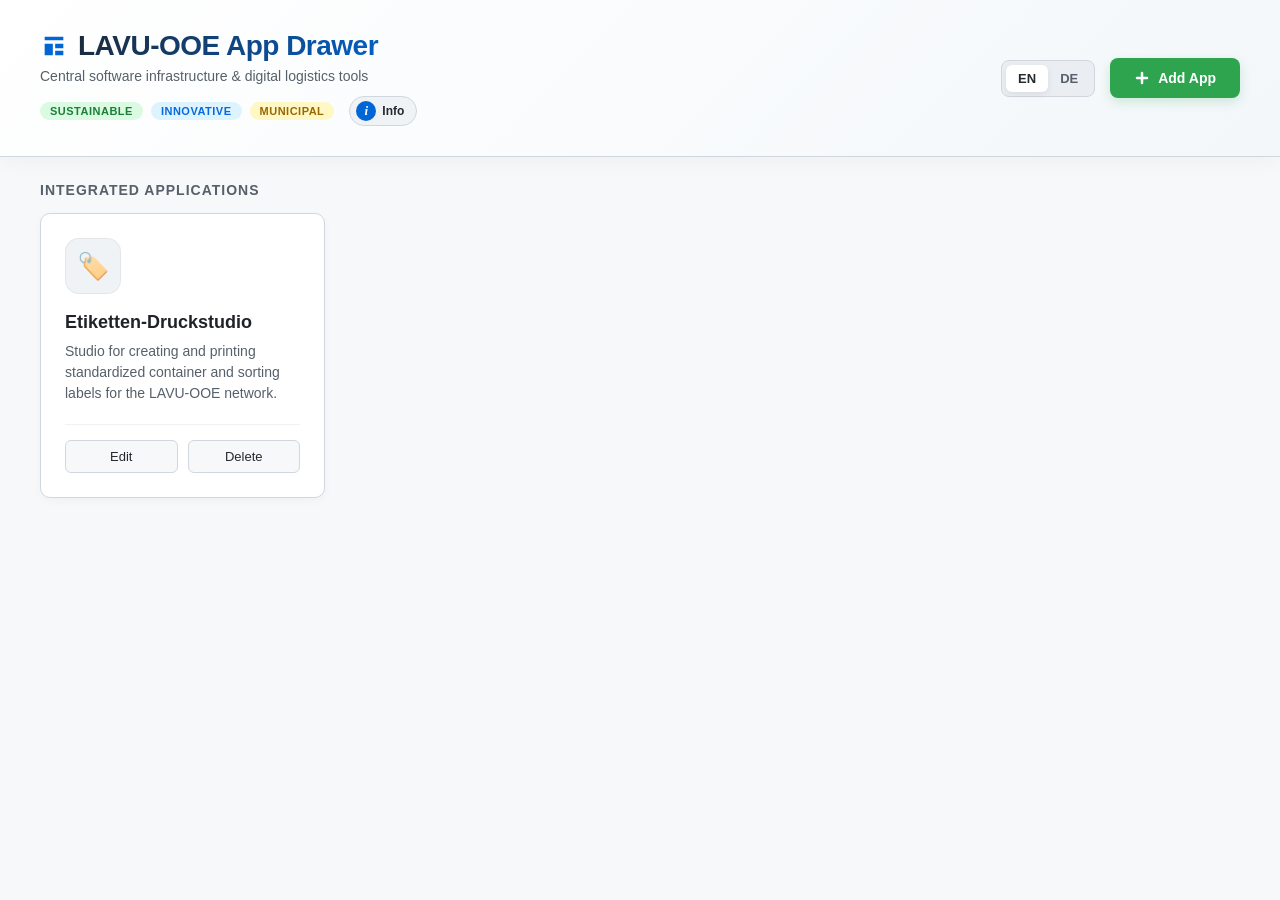
==== app-drawer/index.html @ a88685c1 "Refactor app drawer: Move styles to external CSS and scripts to separate JS file - Removed inline st" ====
<!DOCTYPE html>
<html lang="en">
<head>
    <meta charset="UTF-8">
    <meta name="viewport" content="width=device-width, initial-scale=1.0">
    <title>LAVU-OOE App Drawer</title>
    <link rel="stylesheet" href="assets/css/style.css">
</head>
<body>
    <header>
        <div class="header-container">
            <div class="header-brand">
                <h1>
                    <svg width="28" height="28" viewBox="0 0 24 24" fill="none" xmlns="http://www.w3.org/2000/svg" style="color: var(--primary-color);"><path d="M4 4h16v3H4V4zm0 6h7v10H4V10zm9 0h7v4h-7v-4zm0 6h7v4h-7v-4z" fill="currentColor"/></svg>
                    LAVU-OOE App Drawer
                </h1>
                <p id="txtSubheading">Central software infrastructure & digital logistics tools</p>
                <div class="lavu-meta-row">
                    <div class="lavu-pillars">
                        <span class="pillar-badge pillar-nachhaltig" id="badgeP1">Sustainable</span>
                        <span class="pillar-badge pillar-innovativ" id="badgeP2">Innovative</span>
                        <span class="pillar-badge pillar-kommunal" id="badgeP3">Municipal</span>
                    </div>
                    
                    <button class="btn-info-toggle" id="btnInfoToggle" onclick="toggleStatsDashboard()" title="Show/Hide LAVU Infos">
                        <span class="info-circle-icon">i</span>
                        <span id="lblInfoBtnText">Info</span>
                    </button>
                </div>
            </div>
            
            <div class="header-actions">
                <div class="lang-switcher">
                    <button class="lang-btn active" id="btnLangEn" onclick="switchLanguage('en')">EN</button>
                    <button class="lang-btn" id="btnLangDe" onclick="switchLanguage('de')">DE</button>
                </div>
                
                <button class="btn-add-app" id="btnAddApp" onclick="openModal('add')">
                    <svg width="16" height="16" viewBox="0 0 16 16" fill="none" xmlns="http://www.w3.org/2000/svg" style="stroke: currentColor; stroke-width: 2.5; stroke-linecap: round;"><path d="M8 3v10M3 8h10"/></svg>
                    <span>Add App</span>
                </button>
            </div>
        </div>
    </header>

    <section class="lavu-dashboard-stats" id="lavuStatsDashboard">
        <div class="stat-card">
            <div class="stat-icon">🌱</div>
            <div class="stat-info">
                <p class="stat-value">179</p>
                <p class="stat-label" id="lblStatAsz">Recycling Centers (ASZ)</p>
            </div>
        </div>
        <div class="stat-card">
            <div class="stat-icon">🚛</div>
            <div class="stat-info">
                <p class="stat-value">> 300k t</p>
                <p class="stat-label" id="lblStatRec">Waste materials collected annually</p>
            </div>
        </div>
        <div class="stat-card">
            <div class="stat-icon">👥</div>
            <div class="stat-info">
                <p class="stat-value">700+</p>
                <p class="stat-label" id="lblStatStaff">Dedicated team members</p>
            </div>
        </div>
        <div class="stat-card">
            <div class="stat-icon">🔄</div>
            <div class="stat-info">
                <p class="stat-value">100%</p>
                <p class="stat-label" id="lblStatCirc">Circular Economy Upper Austria</p>
            </div>
        </div>
    </section>
    <div class="section-title" id="txtGridTitle">My Applications</div>
    <main class="app-grid" id="appGrid">
    </main>
    <div class="modal" id="appModal">
        <div class="modal-content">
            <h2 id="modalTitle">Add App</h2>
            <form id="appForm" onsubmit="handleFormSubmit(event)">
                <input type="hidden" id="appIndex">
                
                <div class="form-group">
                    <label for="appName" id="lblAppName">App Name</label>
                    <input type="text" id="appName" required placeholder="e.g. Label Printing Studio">
                </div>

                <div class="form-group">
                    <label for="appUrl" id="lblAppUrl">App URL (Live Version)</label>
                    <input type="url" id="appUrl" required placeholder="https://lavu-ooe.github.io/...">
                </div>

                <div class="form-group">
                    <label for="appDesc" id="lblAppDesc">Description</label>
                    <textarea id="appDesc" rows="3" placeholder="Short description of the app..."></textarea>
                </div>

                <div class="form-group">
                    <label for="appIcon" id="lblAppIcon">Emoji Icon</label>
                    <input type="text" id="appIcon" placeholder="e.g. 🏷️ or 📱" maxLength="2">
                </div>

                <div class="modal-buttons">
                    <button type="button" class="btn-cancel" id="btnCancel" onclick="closeModal()">Cancel</button>
                    <button type="submit" class="btn-submit" id="submitBtn">Save</button>
                </div>
            </form>
        </div>
    </div>

    <script src="assets/js/script.js"></script>

</body>
</html>
---- app-drawer/assets/css/style.css ----
:root {
    --bg-color: #f6f8fa;
    --card-bg: #ffffff;
    --text-color: #24292e;
    --primary-color: #0066d6;
    --primary-hover: #0052ad;
    --accent-green: #2ea44f;
    --accent-green-hover: #2c974b;
    --danger-color: #cf222e;
    --muted-text: #57606a;
    --border-color: #d0d7de;
}

body {
    font-family: -apple-system, BlinkMacSystemFont, "Segoe UI", Roboto, Helvetica, Arial, sans-serif;
    background-color: var(--bg-color);
    color: var(--text-color);
    margin: 0;
    padding: 0 0 50px 0;
}

header {
    background: linear-gradient(135deg, #ffffff 0%, #f3f7fa 100%);
    border-bottom: 1px solid var(--border-color);
    box-shadow: 0 4px 20px rgba(0, 0, 0, 0.04);
    padding: 30px 20px;
    margin-bottom: 25px;
}

.header-container {
    max-width: 1200px;
    margin: 0 auto;
    display: flex;
    justify-content: space-between;
    align-items: center;
    flex-wrap: wrap;
    gap: 20px;
}

.header-brand h1 {
    margin: 0;
    font-size: 28px;
    font-weight: 800;
    letter-spacing: -0.5px;
    background: linear-gradient(120deg, #1f2328, var(--primary-color));
    -webkit-background-clip: text;
    -webkit-text-fill-color: transparent;
    display: flex;
    align-items: center;
    gap: 10px;
}

.header-brand p {
    margin: 6px 0 12px 0;
    font-size: 14px;
    color: var(--muted-text);
    font-weight: 400;
}

.lavu-meta-row {
    display: flex;
    align-items: center;
    gap: 15px;
}

.lavu-pillars {
    display: flex;
    gap: 8px;
}

.pillar-badge {
    font-size: 11px;
    text-transform: uppercase;
    font-weight: 700;
    padding: 3px 10px;
    border-radius: 20px;
    letter-spacing: 0.5px;
}
.pillar-nachhaltig { background-color: #dafbe1; color: #1a7f37; }
.pillar-innovativ { background-color: #ddf4ff; color: #0969da; }
.pillar-kommunal { background-color: #fff8c5; color: #9a6700; }

/* --- DEUTLICH ERKENNBARERES INFO-BUTTON DESIGN --- */
.btn-info-toggle {
    background: #f0f3f6;
    border: 1px solid var(--border-color);
    color: var(--text-color);
    cursor: pointer;
    padding: 4px 12px 4px 6px;
    border-radius: 20px;
    display: inline-flex;
    align-items: center;
    gap: 6px;
    font-size: 12px;
    font-weight: 600;
    transition: all 0.2s cubic-bezier(0.4, 0, 0.2, 1);
    user-select: none;
}

.btn-info-toggle .info-circle-icon {
    background-color: var(--primary-color);
    color: white;
    width: 20px;
    height: 20px;
    border-radius: 50%;
    display: flex;
    align-items: center;
    justify-content: center;
    font-family: "Georgia", serif;
    font-style: italic;
    font-weight: bold;
    font-size: 13px;
    transition: transform 0.2s ease;
}

.btn-info-toggle:hover {
    background-color: #eaeef2;
    border-color: #8c959f;
    transform: scale(1.02);
}

.btn-info-toggle.active {
    background-color: #ddf4ff;
    border-color: #54aeff;
    color: var(--primary-hover);
}

.btn-info-toggle.active .info-circle-icon {
    transform: rotate(15deg);
}

.header-actions {
    display: flex;
    align-items: center;
    gap: 15px;
}

.lang-switcher {
    display: inline-flex;
    background-color: #eaeef2;
    padding: 4px;
    border-radius: 8px;
    border: 1px solid var(--border-color);
}

.lang-btn {
    background: transparent;
    border: none;
    padding: 6px 12px;
    font-size: 13px;
    font-weight: 600;
    color: var(--muted-text);
    cursor: pointer;
    border-radius: 6px;
    transition: all 0.15s ease;
}

.lang-btn.active {
    background-color: white;
    color: var(--text-color);
    box-shadow: 0 2px 6px rgba(0,0,0,0.08);
}

.btn-add-app {
    background-color: var(--accent-green);
    color: white;
    border: none;
    padding: 12px 24px;
    border-radius: 8px;
    cursor: pointer;
    font-weight: 600;
    font-size: 14px;
    display: inline-flex;
    align-items: center;
    gap: 8px;
    box-shadow: 0 4px 12px rgba(46, 164, 79, 0.2);
    transition: all 0.2s ease;
}

.btn-add-app:hover {
    background-color: var(--accent-green-hover);
    transform: translateY(-1px);
    box-shadow: 0 6px 16px rgba(46, 164, 79, 0.3);
}

/* --- COLLAPSIBLE STATS CONTAINER --- */
.lavu-dashboard-stats {
    max-width: 1200px;
    margin: 0 auto;
    padding: 0 20px;
    display: grid;
    grid-template-columns: repeat(auto-fit, minmax(220px, 1fr));
    gap: 15px;
    
    max-height: 0;
    opacity: 0;
    overflow: hidden;
    transition: max-height 0.35s cubic-bezier(0.4, 0, 0.2, 1), opacity 0.25s ease, margin 0.35s ease;
    margin-bottom: 0;
}

.lavu-dashboard-stats.show {
    max-height: 200px;
    opacity: 1;
    margin-bottom: 35px;
}

.stat-card {
    background: white;
    border: 1px solid var(--border-color);
    border-radius: 10px;
    padding: 16px 20px;
    display: flex;
    align-items: center;
    gap: 15px;
    box-shadow: 0 2px 8px rgba(0,0,0,0.02);
}

.stat-icon {
    font-size: 26px;
    background: #f0f3f6;
    width: 50px;
    height: 50px;
    border-radius: 50px;
    display: flex;
    align-items: center;
    justify-content: center;
}

.stat-info .stat-value {
    font-size: 20px;
    font-weight: 700;
    color: #1f2328;
    margin: 0;
}

.stat-info .stat-label {
    font-size: 12px;
    color: var(--muted-text);
    margin: 2px 0 0 0;
}

.section-title {
    max-width: 1200px;
    margin: 0 auto 15px auto;
    padding: 0 20px;
    font-size: 14px;
    text-transform: uppercase;
    letter-spacing: 1px;
    color: var(--muted-text);
    font-weight: 700;
}

.app-grid {
    max-width: 1200px;
    margin: 0 auto;
    padding: 0 20px;
    display: grid;
    grid-template-columns: repeat(auto-fill, minmax(280px, 1fr));
    gap: 20px;
}

.app-card {
    background: var(--card-bg);
    border: 1px solid var(--border-color);
    border-radius: 10px;
    padding: 24px;
    display: flex;
    flex-direction: column;
    justify-content: space-between;
    box-shadow: 0 3px 10px rgba(0,0,0,0.03);
    transition: transform 0.22s cubic-bezier(0.4, 0, 0.2, 1), box-shadow 0.22s ease;
}

.app-card:hover {
    transform: translateY(-4px);
    box-shadow: 0 12px 24px rgba(0,0,0,0.08);
    border-color: #8c959f;
}

.app-info {
    text-decoration: none;
    color: inherit;
}

.app-icon {
    width: 54px;
    height: 54px;
    background-color: #f0f3f6;
    border-radius: 14px;
    display: flex;
    align-items: center;
    justify-content: center;
    font-size: 26px;
    margin-bottom: 18px;
    border: 1px solid rgba(0,0,0,0.05);
}

.app-title {
    margin: 0 0 8px 0;
    font-size: 18px;
    font-weight: 600;
    color: #1f2328;
}

.app-desc {
    margin: 0 0 20px 0;
    font-size: 14px;
    color: var(--muted-text);
    line-height: 1.5;
}

.app-actions {
    display: flex;
    gap: 10px;
    border-top: 1px solid #eff1f3;
    padding-top: 15px;
    margin-top: auto;
}

.btn-action {
    padding: 8px 12px;
    font-size: 13px;
    font-weight: 500;
    border-radius: 6px;
    border: 1px solid var(--border-color);
    cursor: pointer;
    background-color: #f6f8fa;
    color: #24292e;
    transition: all 0.15s ease;
    flex: 1;
}

.btn-edit:hover {
    background-color: #eaeef2;
    border-color: #8c959f;
}

.btn-delete:hover {
    background-color: #ffebe9;
    color: var(--danger-color);
    border-color: rgba(207, 34, 46, 0.3);
}

.modal {
    display: none;
    position: fixed;
    top: 0;
    left: 0;
    width: 100%;
    height: 100%;
    background-color: rgba(0,0,0,0.4);
    backdrop-filter: blur(4px);
    justify-content: center;
    align-items: center;
    z-index: 1000;
}

.modal-content {
    background-color: white;
    padding: 30px;
    border-radius: 12px;
    width: 100%;
    max-width: 420px;
    box-shadow: 0 8px 30px rgba(0,0,0,0.15);
    border: 1px solid var(--border-color);
}

.modal h2 {
    margin-top: 0;
    margin-bottom: 20px;
    font-size: 20px;
    font-weight: 700;
}

.form-group {
    margin-bottom: 18px;
}

.form-group label {
    display: block;
    margin-bottom: 6px;
    font-weight: 600;
    font-size: 13px;
}

.form-group input, .form-group textarea {
    width: 100%;
    padding: 10px;
    border: 1px solid var(--border-color);
    border-radius: 6px;
    box-sizing: border-box;
    background-color: #f6f8fa;
    font-size: 14px;
}

.form-group input:focus, .form-group textarea:focus {
    background-color: white;
    border-color: var(--primary-color);
    outline: none;
    box-shadow: 0 0 0 3px rgba(0, 102, 214, 0.15);
}

.modal-buttons {
    display: flex;
    justify-content: flex-end;
    gap: 10px;
    margin-top: 25px;
}

.btn-cancel {
    background-color: #f6f8fa;
    color: #24292e;
    border: 1px solid var(--border-color);
    padding: 10px 18px;
    border-radius: 6px;
    cursor: pointer;
    font-weight: 600;
    font-size: 14px;
}

.btn-cancel:hover { background-color: #eaeef2; }

.btn-submit {
    background-color: var(--primary-color);
    color: white;
    border: none;
    padding: 10px 18px;
    border-radius: 6px;
    cursor: pointer;
    font-weight: 600;
    font-size: 14px;
}

.btn-submit:hover { background-color: var(--primary-hover); }
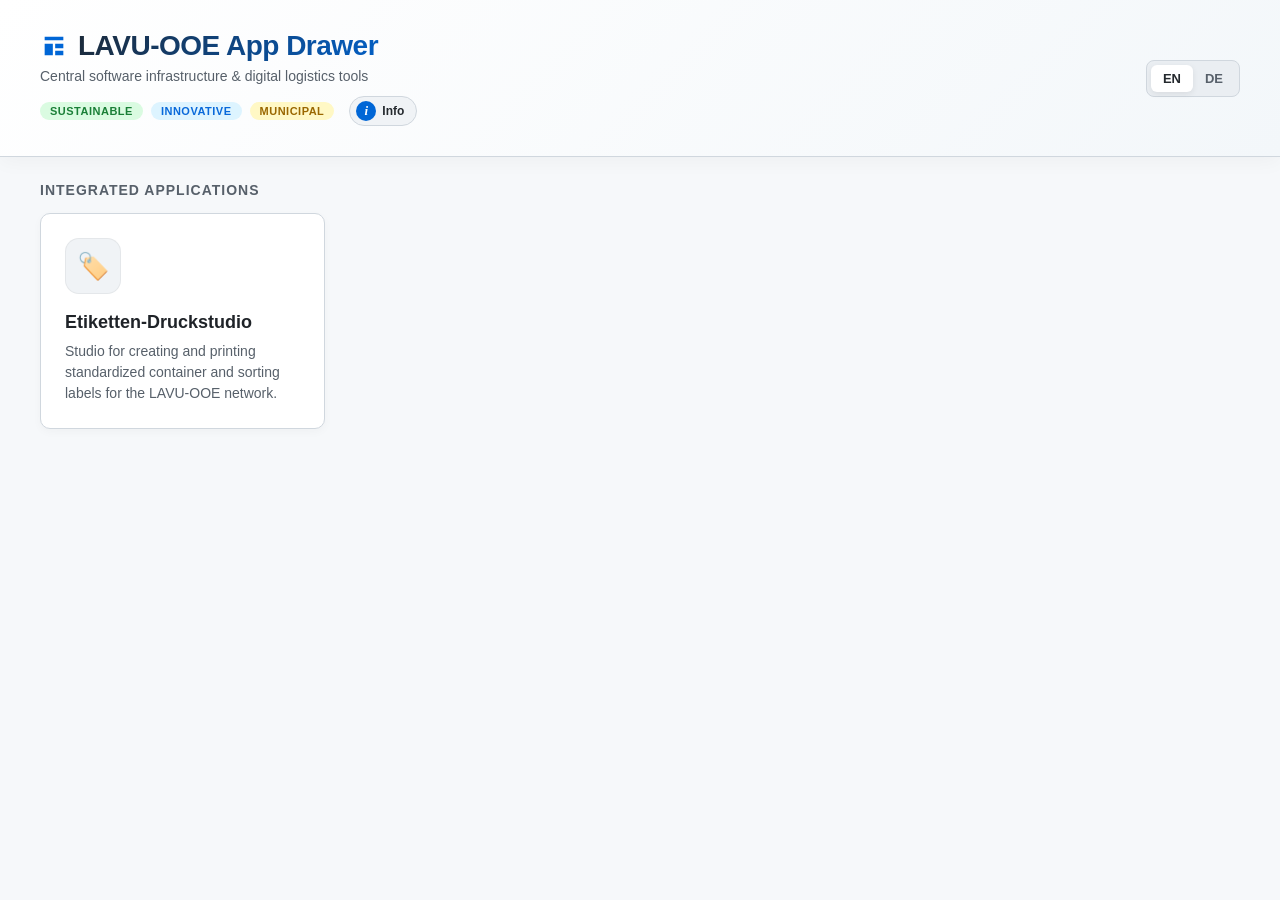
==== commit 7b2f5dc1: "feat: update app drawer styles and functionality, add apps.json for centralized app data" ====
--- a/app-drawer/index.html
+++ b/app-drawer/index.html
@@ -34,11 +34,6 @@
                     <button class="lang-btn active" id="btnLangEn" onclick="switchLanguage('en')">EN</button>
                     <button class="lang-btn" id="btnLangDe" onclick="switchLanguage('de')">DE</button>
                 </div>
-                
-                <button class="btn-add-app" id="btnAddApp" onclick="openModal('add')">
-                    <svg width="16" height="16" viewBox="0 0 16 16" fill="none" xmlns="http://www.w3.org/2000/svg" style="stroke: currentColor; stroke-width: 2.5; stroke-linecap: round;"><path d="M8 3v10M3 8h10"/></svg>
-                    <span>Add App</span>
-                </button>
             </div>
         </div>
     </header>
@@ -73,44 +68,11 @@
             </div>
         </div>
     </section>
+    
     <div class="section-title" id="txtGridTitle">My Applications</div>
     <main class="app-grid" id="appGrid">
-    </main>
-    <div class="modal" id="appModal">
-        <div class="modal-content">
-            <h2 id="modalTitle">Add App</h2>
-            <form id="appForm" onsubmit="handleFormSubmit(event)">
-                <input type="hidden" id="appIndex">
-                
-                <div class="form-group">
-                    <label for="appName" id="lblAppName">App Name</label>
-                    <input type="text" id="appName" required placeholder="e.g. Label Printing Studio">
-                </div>
-
-                <div class="form-group">
-                    <label for="appUrl" id="lblAppUrl">App URL (Live Version)</label>
-                    <input type="url" id="appUrl" required placeholder="https://lavu-ooe.github.io/...">
-                </div>
-
-                <div class="form-group">
-                    <label for="appDesc" id="lblAppDesc">Description</label>
-                    <textarea id="appDesc" rows="3" placeholder="Short description of the app..."></textarea>
-                </div>
-
-                <div class="form-group">
-                    <label for="appIcon" id="lblAppIcon">Emoji Icon</label>
-                    <input type="text" id="appIcon" placeholder="e.g. 🏷️ or 📱" maxLength="2">
-                </div>
-
-                <div class="modal-buttons">
-                    <button type="button" class="btn-cancel" id="btnCancel" onclick="closeModal()">Cancel</button>
-                    <button type="submit" class="btn-submit" id="submitBtn">Save</button>
-                </div>
-            </form>
-        </div>
-    </div>
+        </main>
 
     <script src="assets/js/script.js"></script>
-
 </body>
 </html>
--- a/app-drawer/assets/css/style.css
+++ b/app-drawer/assets/css/style.css
@@ -4,9 +4,6 @@
     --text-color: #24292e;
     --primary-color: #0066d6;
     --primary-hover: #0052ad;
-    --accent-green: #2ea44f;
-    --accent-green-hover: #2c974b;
-    --danger-color: #cf222e;
     --muted-text: #57606a;
     --border-color: #d0d7de;
 }
@@ -80,7 +77,6 @@
 .pillar-innovativ { background-color: #ddf4ff; color: #0969da; }
 .pillar-kommunal { background-color: #fff8c5; color: #9a6700; }
 
-/* --- DEUTLICH ERKENNBARERES INFO-BUTTON DESIGN --- */
 .btn-info-toggle {
     background: #f0f3f6;
     border: 1px solid var(--border-color);
@@ -161,29 +157,6 @@
     box-shadow: 0 2px 6px rgba(0,0,0,0.08);
 }
 
-.btn-add-app {
-    background-color: var(--accent-green);
-    color: white;
-    border: none;
-    padding: 12px 24px;
-    border-radius: 8px;
-    cursor: pointer;
-    font-weight: 600;
-    font-size: 14px;
-    display: inline-flex;
-    align-items: center;
-    gap: 8px;
-    box-shadow: 0 4px 12px rgba(46, 164, 79, 0.2);
-    transition: all 0.2s ease;
-}
-
-.btn-add-app:hover {
-    background-color: var(--accent-green-hover);
-    transform: translateY(-1px);
-    box-shadow: 0 6px 16px rgba(46, 164, 79, 0.3);
-}
-
-/* --- COLLAPSIBLE STATS CONTAINER --- */
 .lavu-dashboard-stats {
     max-width: 1200px;
     margin: 0 auto;
@@ -191,7 +164,6 @@
     display: grid;
     grid-template-columns: repeat(auto-fit, minmax(220px, 1fr));
     gap: 15px;
-    
     max-height: 0;
     opacity: 0;
     overflow: hidden;
@@ -304,132 +276,8 @@
 }
 
 .app-desc {
-    margin: 0 0 20px 0;
+    margin: 0;
     font-size: 14px;
     color: var(--muted-text);
     line-height: 1.5;
-}
-
-.app-actions {
-    display: flex;
-    gap: 10px;
-    border-top: 1px solid #eff1f3;
-    padding-top: 15px;
-    margin-top: auto;
-}
-
-.btn-action {
-    padding: 8px 12px;
-    font-size: 13px;
-    font-weight: 500;
-    border-radius: 6px;
-    border: 1px solid var(--border-color);
-    cursor: pointer;
-    background-color: #f6f8fa;
-    color: #24292e;
-    transition: all 0.15s ease;
-    flex: 1;
-}
-
-.btn-edit:hover {
-    background-color: #eaeef2;
-    border-color: #8c959f;
-}
-
-.btn-delete:hover {
-    background-color: #ffebe9;
-    color: var(--danger-color);
-    border-color: rgba(207, 34, 46, 0.3);
-}
-
-.modal {
-    display: none;
-    position: fixed;
-    top: 0;
-    left: 0;
-    width: 100%;
-    height: 100%;
-    background-color: rgba(0,0,0,0.4);
-    backdrop-filter: blur(4px);
-    justify-content: center;
-    align-items: center;
-    z-index: 1000;
-}
-
-.modal-content {
-    background-color: white;
-    padding: 30px;
-    border-radius: 12px;
-    width: 100%;
-    max-width: 420px;
-    box-shadow: 0 8px 30px rgba(0,0,0,0.15);
-    border: 1px solid var(--border-color);
-}
-
-.modal h2 {
-    margin-top: 0;
-    margin-bottom: 20px;
-    font-size: 20px;
-    font-weight: 700;
-}
-
-.form-group {
-    margin-bottom: 18px;
-}
-
-.form-group label {
-    display: block;
-    margin-bottom: 6px;
-    font-weight: 600;
-    font-size: 13px;
-}
-
-.form-group input, .form-group textarea {
-    width: 100%;
-    padding: 10px;
-    border: 1px solid var(--border-color);
-    border-radius: 6px;
-    box-sizing: border-box;
-    background-color: #f6f8fa;
-    font-size: 14px;
-}
-
-.form-group input:focus, .form-group textarea:focus {
-    background-color: white;
-    border-color: var(--primary-color);
-    outline: none;
-    box-shadow: 0 0 0 3px rgba(0, 102, 214, 0.15);
-}
-
-.modal-buttons {
-    display: flex;
-    justify-content: flex-end;
-    gap: 10px;
-    margin-top: 25px;
-}
-
-.btn-cancel {
-    background-color: #f6f8fa;
-    color: #24292e;
-    border: 1px solid var(--border-color);
-    padding: 10px 18px;
-    border-radius: 6px;
-    cursor: pointer;
-    font-weight: 600;
-    font-size: 14px;
-}
-
-.btn-cancel:hover { background-color: #eaeef2; }
-
-.btn-submit {
-    background-color: var(--primary-color);
-    color: white;
-    border: none;
-    padding: 10px 18px;
-    border-radius: 6px;
-    cursor: pointer;
-    font-weight: 600;
-    font-size: 14px;
-}
-
-.btn-submit:hover { background-color: var(--primary-hover); }
+}
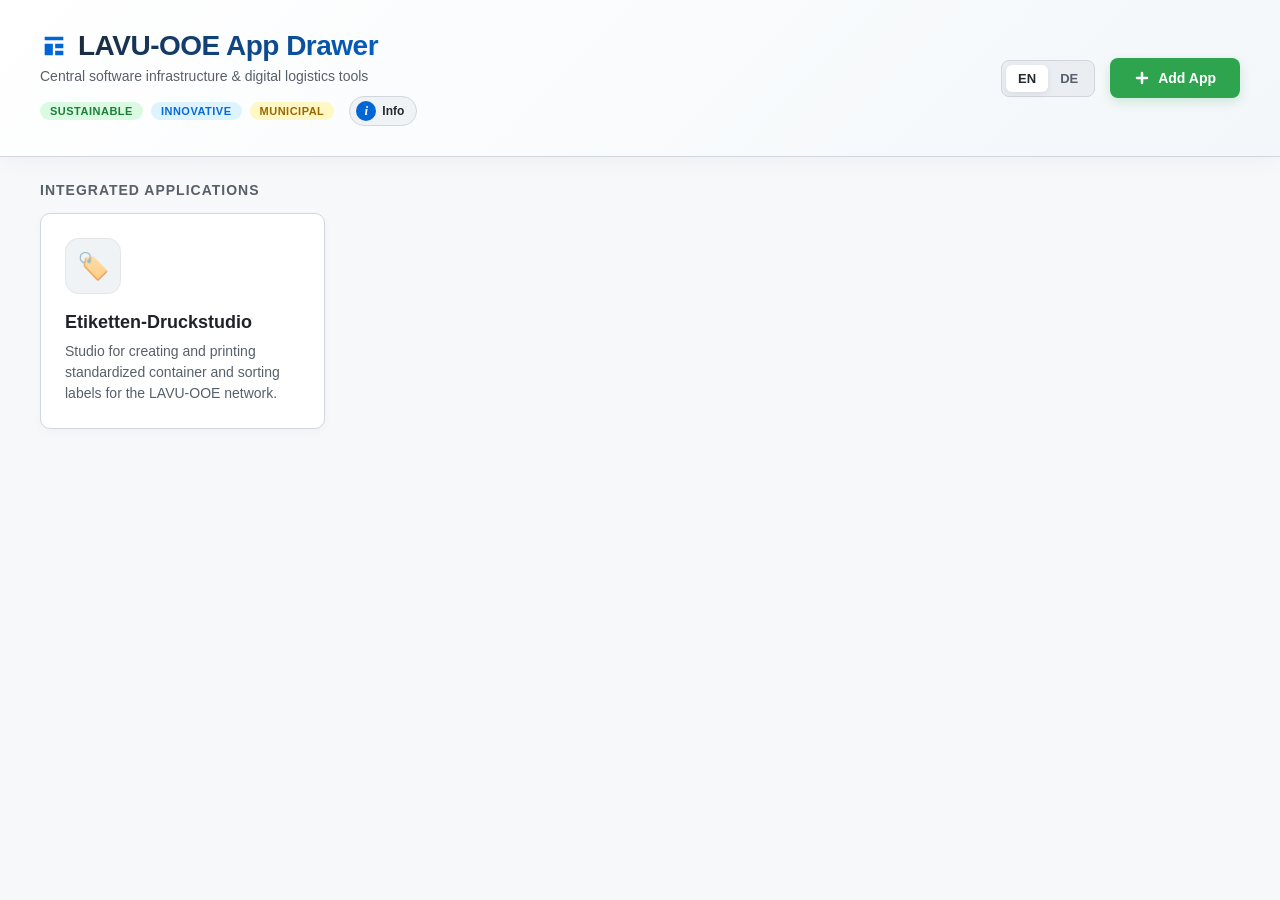
==== commit 19386654: "feat: add modal for app submission and enhance app management features" ====
--- a/app-drawer/index.html
+++ b/app-drawer/index.html
@@ -34,6 +34,11 @@
                     <button class="lang-btn active" id="btnLangEn" onclick="switchLanguage('en')">EN</button>
                     <button class="lang-btn" id="btnLangDe" onclick="switchLanguage('de')">DE</button>
                 </div>
+                
+                <button class="btn-add-app" id="btnAddApp" onclick="openModal()">
+                    <svg width="16" height="16" viewBox="0 0 16 16" fill="none" xmlns="http://www.w3.org/2000/svg" style="stroke: currentColor; stroke-width: 2.5; stroke-linecap: round;"><path d="M8 3v10M3 8h10"/></svg>
+                    <span>Add App</span>
+                </button>
             </div>
         </div>
     </header>
@@ -68,10 +73,44 @@
             </div>
         </div>
     </section>
-    
-    <div class="section-title" id="txtGridTitle">My Applications</div>
+
+    <div class="section-title" id="txtGridTitle">Integrated Applications</div>
     <main class="app-grid" id="appGrid">
-        </main>
+        <!-- Dynmically loaded via API -->
+    </main>
+
+    <!-- App Input Dialog Modal -->
+    <div class="modal" id="appModal">
+        <div class="modal-content">
+            <h2 id="modalTitle">Add App</h2>
+            <form id="appForm" onsubmit="handleFormSubmit(event)">
+                <div class="form-group">
+                    <label for="appName" id="lblAppName">App Name</label>
+                    <input type="text" id="appName" required placeholder="e.g. Label Printing Studio">
+                </div>
+
+                <div class="form-group">
+                    <label for="appUrl" id="lblAppUrl">App URL (Live Version)</label>
+                    <input type="url" id="appUrl" required placeholder="https://lavu-ooe.github.io/...">
+                </div>
+
+                <div class="form-group">
+                    <label for="appDesc" id="lblAppDesc">Description</label>
+                    <textarea id="appDesc" rows="3" placeholder="Short description of the app..."></textarea>
+                </div>
+
+                <div class="form-group">
+                    <label for="appIcon" id="lblAppIcon">Emoji Icon</label>
+                    <input type="text" id="appIcon" placeholder="e.g. 🏷️ or 📱" maxLength="2">
+                </div>
+
+                <div class="modal-buttons">
+                    <button type="button" class="btn-cancel" id="btnCancel" onclick="closeModal()">Cancel</button>
+                    <button type="submit" class="btn-submit" id="submitBtn">Save</button>
+                </div>
+            </form>
+        </div>
+    </div>
 
     <script src="assets/js/script.js"></script>
 </body>
--- a/app-drawer/assets/css/style.css
+++ b/app-drawer/assets/css/style.css
@@ -4,6 +4,8 @@
     --text-color: #24292e;
     --primary-color: #0066d6;
     --primary-hover: #0052ad;
+    --accent-green: #2ea44f;
+    --accent-green-hover: #2c974b;
     --muted-text: #57606a;
     --border-color: #d0d7de;
 }
@@ -155,6 +157,28 @@
     background-color: white;
     color: var(--text-color);
     box-shadow: 0 2px 6px rgba(0,0,0,0.08);
+}
+
+.btn-add-app {
+    background-color: var(--accent-green);
+    color: white;
+    border: none;
+    padding: 12px 24px;
+    border-radius: 8px;
+    cursor: pointer;
+    font-weight: 600;
+    font-size: 14px;
+    display: inline-flex;
+    align-items: center;
+    gap: 8px;
+    box-shadow: 0 4px 12px rgba(46, 164, 79, 0.2);
+    transition: all 0.2s ease;
+}
+
+.btn-add-app:hover {
+    background-color: var(--accent-green-hover);
+    transform: translateY(-1px);
+    box-shadow: 0 6px 16px rgba(46, 164, 79, 0.3);
 }
 
 .lavu-dashboard-stats {
@@ -280,4 +304,96 @@
     font-size: 14px;
     color: var(--muted-text);
     line-height: 1.5;
-}+}
+
+.modal {
+    display: none;
+    position: fixed;
+    top: 0;
+    left: 0;
+    width: 100%;
+    height: 100%;
+    background-color: rgba(0,0,0,0.4);
+    backdrop-filter: blur(4px);
+    justify-content: center;
+    align-items: center;
+    z-index: 1000;
+}
+
+.modal-content {
+    background-color: white;
+    padding: 30px;
+    border-radius: 12px;
+    width: 100%;
+    max-width: 420px;
+    box-shadow: 0 8px 30px rgba(0,0,0,0.15);
+    border: 1px solid var(--border-color);
+}
+
+.modal h2 {
+    margin-top: 0;
+    margin-bottom: 20px;
+    font-size: 20px;
+    font-weight: 700;
+}
+
+.form-group {
+    margin-bottom: 18px;
+}
+
+.form-group label {
+    display: block;
+    margin-bottom: 6px;
+    font-weight: 600;
+    font-size: 13px;
+}
+
+.form-group input, .form-group textarea {
+    width: 100%;
+    padding: 10px;
+    border: 1px solid var(--border-color);
+    border-radius: 6px;
+    box-sizing: border-box;
+    background-color: #f6f8fa;
+    font-size: 14px;
+}
+
+.form-group input:focus, .form-group textarea:focus {
+    background-color: white;
+    border-color: var(--primary-color);
+    outline: none;
+    box-shadow: 0 0 0 3px rgba(0, 102, 214, 0.15);
+}
+
+.modal-buttons {
+    display: flex;
+    justify-content: flex-end;
+    gap: 10px;
+    margin-top: 25px;
+}
+
+.btn-cancel {
+    background-color: #f6f8fa;
+    color: #24292e;
+    border: 1px solid var(--border-color);
+    padding: 10px 18px;
+    border-radius: 6px;
+    cursor: pointer;
+    font-weight: 600;
+    font-size: 14px;
+}
+
+.btn-cancel:hover { background-color: #eaeef2; }
+
+.btn-submit {
+    background-color: var(--primary-color);
+    color: white;
+    border: none;
+    padding: 10px 18px;
+    border-radius: 6px;
+    cursor: pointer;
+    font-weight: 600;
+    font-size: 14px;
+}
+
+.btn-submit:hover { background-color: var(--primary-hover); }
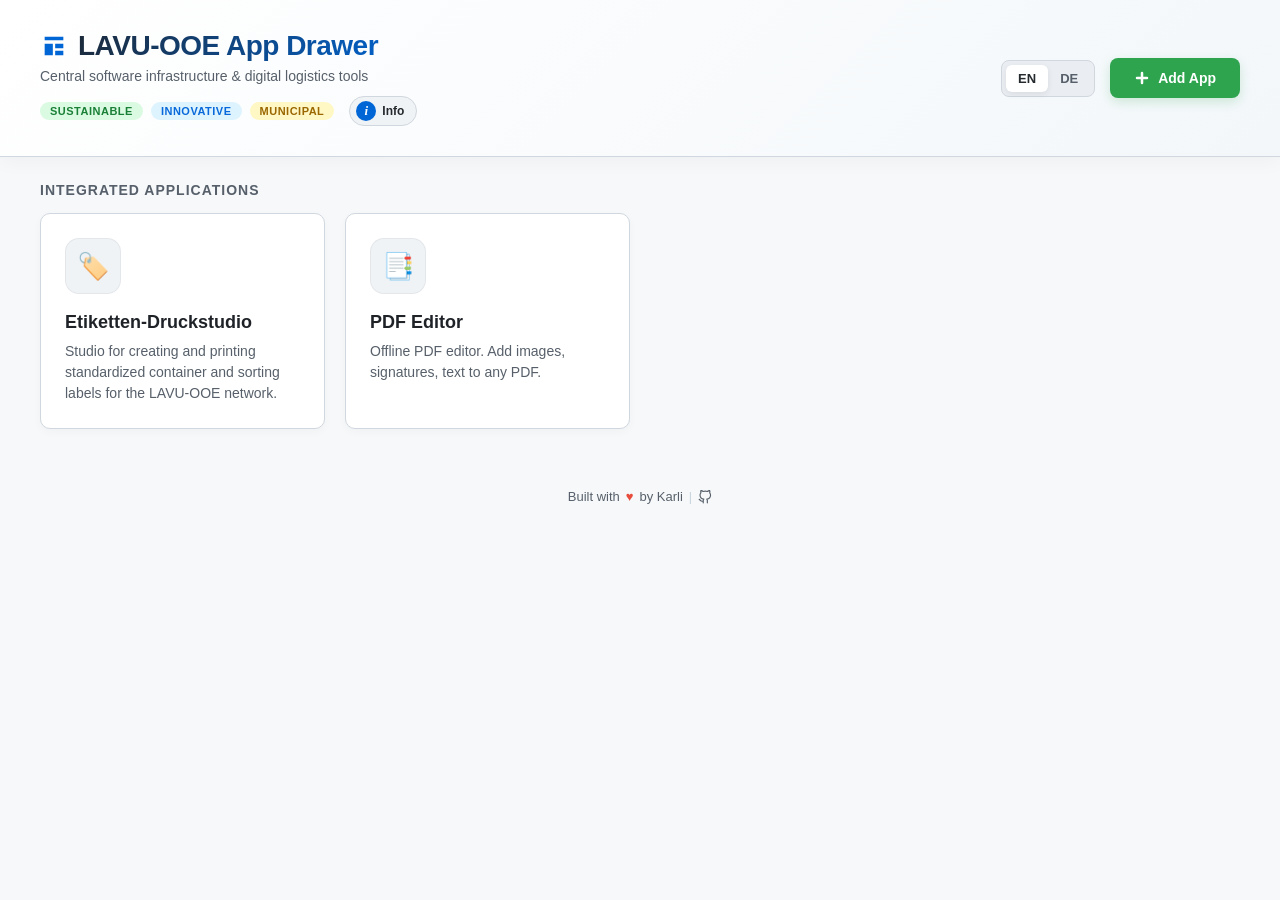
==== commit a0ec3c5a: "feat: add footer styling and content to enhance page layout" ====
--- a/app-drawer/index.html
+++ b/app-drawer/index.html
@@ -76,7 +76,7 @@
 
     <div class="section-title" id="txtGridTitle">Integrated Applications</div>
     <main class="app-grid" id="appGrid">
-        <!-- Dynmically loaded via API -->
+        <!-- Dynamically loaded via API -->
     </main>
 
     <!-- App Input Dialog Modal -->
@@ -112,6 +112,18 @@
         </div>
     </div>
 
+    <!-- Footer -->
+    <div class="ftr" style="display: flex; justify-content: center; align-items: center; gap: 6px; flex-wrap: wrap;">
+        Built with <span style="color: #e74c3c;">♥</span> by Karli
+        <span style="color: #cbd5e1;">|</span>
+        <a href="https://github.com/7pub" target="_blank" style="display: inline-flex; align-items: center; gap: 5px; color: inherit; text-decoration: none; transition: color 0.2s;">
+            <svg width="14" height="14" viewBox="0 0 24 24" fill="none" stroke="currentColor" stroke-width="2" stroke-linecap="round" stroke-linejoin="round" style="display: block;">
+                <path d="M9 19c-5 1.5-5-2.5-7-3m14 6v-3.87a3.37 3.37 0 0 0-.94-2.61c3.14-.35 6.44-1.54 6.44-7A5.44 5.44 0 0 0 20 4.77 5.07 5.07 0 0 0 19.91 1S18.73.65 16 2.48a13.38 13.38 0 0 0-7 0C6.27.65 5.09 1 5.09 1A5.07 5.07 0 0 0 5 4.77a5.44 5.44 0 0 0-1.5 3.78c0 5.42 3.3 6.61 6.44 7A3.37 3.37 0 0 0 9 18.13V22">
+                </path>
+            </svg>
+        </a>
+    </div>
+
     <script src="assets/js/script.js"></script>
 </body>
 </html>
--- a/app-drawer/assets/css/style.css
+++ b/app-drawer/assets/css/style.css
@@ -396,4 +396,19 @@
     font-size: 14px;
 }
 
-.btn-submit:hover { background-color: var(--primary-hover); }+.btn-submit:hover { background-color: var(--primary-hover); }
+
+/* --- NEW FOOTER STYLING --- */
+.ftr {
+    margin-top: 60px;
+    font-size: 13px;
+    color: var(--muted-text);
+}
+
+.ftr a {
+    color: var(--muted-text);
+}
+
+.ftr a:hover {
+    color: var(--primary-color);
+}
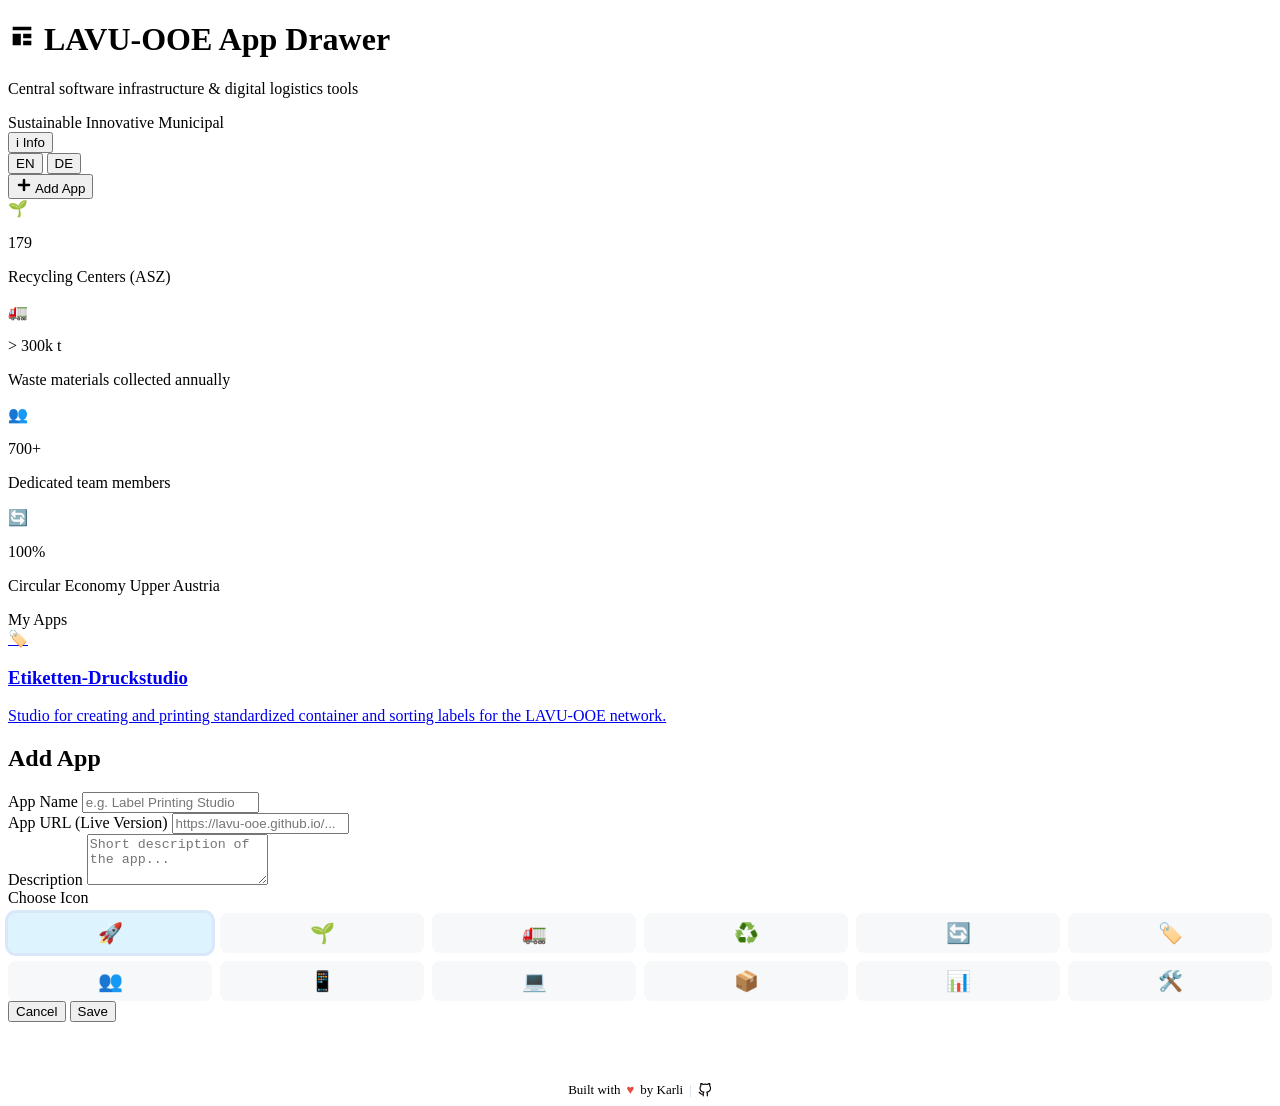
==== commit e03c2e3f: "feat: enhance footer styling, update API URL, and improve app submission modal" ====
--- a/app-drawer/index.html
+++ b/app-drawer/index.html
@@ -74,10 +74,10 @@
         </div>
     </section>
 
-    <div class="section-title" id="txtGridTitle">Integrated Applications</div>
-    <main class="app-grid" id="appGrid">
-        <!-- Dynamically loaded via API -->
-    </main>
+<div class="section-title" id="txtGridTitle">My Apps</div>
+<main class="app-grid" id="appGrid">
+    <!-- Dynamically loaded via API -->
+</main>
 
     <!-- App Input Dialog Modal -->
     <div class="modal" id="appModal">
@@ -99,9 +99,24 @@
                     <textarea id="appDesc" rows="3" placeholder="Short description of the app..."></textarea>
                 </div>
 
+                <!-- Custom Visual Emoji Selection Area -->
                 <div class="form-group">
-                    <label for="appIcon" id="lblAppIcon">Emoji Icon</label>
-                    <input type="text" id="appIcon" placeholder="e.g. 🏷️ or 📱" maxLength="2">
+                    <label id="lblAppIcon">Choose Icon</label>
+                    <input type="hidden" id="appIcon" value="🚀">
+                    <div class="emoji-grid" id="emojiGrid">
+                        <button type="button" class="emoji-btn active" data-emoji="🚀" onclick="selectEmoji('🚀', this)">🚀</button>
+                        <button type="button" class="emoji-btn" data-emoji="🌱" onclick="selectEmoji('🌱', this)">🌱</button>
+                        <button type="button" class="emoji-btn" data-emoji="🚛" onclick="selectEmoji('🚛', this)">🚛</button>
+                        <button type="button" class="emoji-btn" data-emoji="♻️" onclick="selectEmoji('♻️', this)">♻️</button>
+                        <button type="button" class="emoji-btn" data-emoji="🔄" onclick="selectEmoji('🔄', this)">🔄</button>
+                        <button type="button" class="emoji-btn" data-emoji="🏷️" onclick="selectEmoji('🏷️', this)">🏷️</button>
+                        <button type="button" class="emoji-btn" data-emoji="👥" onclick="selectEmoji('👥', this)">👥</button>
+                        <button type="button" class="emoji-btn" data-emoji="📱" onclick="selectEmoji('📱', this)">📱</button>
+                        <button type="button" class="emoji-btn" data-emoji="💻" onclick="selectEmoji('💻', this)">💻</button>
+                        <button type="button" class="emoji-btn" data-emoji="📦" onclick="selectEmoji('📦', this)">📦</button>
+                        <button type="button" class="emoji-btn" data-emoji="📊" onclick="selectEmoji('📊', this)">📊</button>
+                        <button type="button" class="emoji-btn" data-emoji="🛠️" onclick="selectEmoji('🛠️', this)">🛠️</button>
+                    </div>
                 </div>
 
                 <div class="modal-buttons">
--- a/app-drawer/assets/css/style.css
+++ b/app-drawer/assets/css/style.css
@@ -1,402 +1,4 @@
-:root {
-    --bg-color: #f6f8fa;
-    --card-bg: #ffffff;
-    --text-color: #24292e;
-    --primary-color: #0066d6;
-    --primary-hover: #0052ad;
-    --accent-green: #2ea44f;
-    --accent-green-hover: #2c974b;
-    --muted-text: #57606a;
-    --border-color: #d0d7de;
-}
-
-body {
-    font-family: -apple-system, BlinkMacSystemFont, "Segoe UI", Roboto, Helvetica, Arial, sans-serif;
-    background-color: var(--bg-color);
-    color: var(--text-color);
-    margin: 0;
-    padding: 0 0 50px 0;
-}
-
-header {
-    background: linear-gradient(135deg, #ffffff 0%, #f3f7fa 100%);
-    border-bottom: 1px solid var(--border-color);
-    box-shadow: 0 4px 20px rgba(0, 0, 0, 0.04);
-    padding: 30px 20px;
-    margin-bottom: 25px;
-}
-
-.header-container {
-    max-width: 1200px;
-    margin: 0 auto;
-    display: flex;
-    justify-content: space-between;
-    align-items: center;
-    flex-wrap: wrap;
-    gap: 20px;
-}
-
-.header-brand h1 {
-    margin: 0;
-    font-size: 28px;
-    font-weight: 800;
-    letter-spacing: -0.5px;
-    background: linear-gradient(120deg, #1f2328, var(--primary-color));
-    -webkit-background-clip: text;
-    -webkit-text-fill-color: transparent;
-    display: flex;
-    align-items: center;
-    gap: 10px;
-}
-
-.header-brand p {
-    margin: 6px 0 12px 0;
-    font-size: 14px;
-    color: var(--muted-text);
-    font-weight: 400;
-}
-
-.lavu-meta-row {
-    display: flex;
-    align-items: center;
-    gap: 15px;
-}
-
-.lavu-pillars {
-    display: flex;
-    gap: 8px;
-}
-
-.pillar-badge {
-    font-size: 11px;
-    text-transform: uppercase;
-    font-weight: 700;
-    padding: 3px 10px;
-    border-radius: 20px;
-    letter-spacing: 0.5px;
-}
-.pillar-nachhaltig { background-color: #dafbe1; color: #1a7f37; }
-.pillar-innovativ { background-color: #ddf4ff; color: #0969da; }
-.pillar-kommunal { background-color: #fff8c5; color: #9a6700; }
-
-.btn-info-toggle {
-    background: #f0f3f6;
-    border: 1px solid var(--border-color);
-    color: var(--text-color);
-    cursor: pointer;
-    padding: 4px 12px 4px 6px;
-    border-radius: 20px;
-    display: inline-flex;
-    align-items: center;
-    gap: 6px;
-    font-size: 12px;
-    font-weight: 600;
-    transition: all 0.2s cubic-bezier(0.4, 0, 0.2, 1);
-    user-select: none;
-}
-
-.btn-info-toggle .info-circle-icon {
-    background-color: var(--primary-color);
-    color: white;
-    width: 20px;
-    height: 20px;
-    border-radius: 50%;
-    display: flex;
-    align-items: center;
-    justify-content: center;
-    font-family: "Georgia", serif;
-    font-style: italic;
-    font-weight: bold;
-    font-size: 13px;
-    transition: transform 0.2s ease;
-}
-
-.btn-info-toggle:hover {
-    background-color: #eaeef2;
-    border-color: #8c959f;
-    transform: scale(1.02);
-}
-
-.btn-info-toggle.active {
-    background-color: #ddf4ff;
-    border-color: #54aeff;
-    color: var(--primary-hover);
-}
-
-.btn-info-toggle.active .info-circle-icon {
-    transform: rotate(15deg);
-}
-
-.header-actions {
-    display: flex;
-    align-items: center;
-    gap: 15px;
-}
-
-.lang-switcher {
-    display: inline-flex;
-    background-color: #eaeef2;
-    padding: 4px;
-    border-radius: 8px;
-    border: 1px solid var(--border-color);
-}
-
-.lang-btn {
-    background: transparent;
-    border: none;
-    padding: 6px 12px;
-    font-size: 13px;
-    font-weight: 600;
-    color: var(--muted-text);
-    cursor: pointer;
-    border-radius: 6px;
-    transition: all 0.15s ease;
-}
-
-.lang-btn.active {
-    background-color: white;
-    color: var(--text-color);
-    box-shadow: 0 2px 6px rgba(0,0,0,0.08);
-}
-
-.btn-add-app {
-    background-color: var(--accent-green);
-    color: white;
-    border: none;
-    padding: 12px 24px;
-    border-radius: 8px;
-    cursor: pointer;
-    font-weight: 600;
-    font-size: 14px;
-    display: inline-flex;
-    align-items: center;
-    gap: 8px;
-    box-shadow: 0 4px 12px rgba(46, 164, 79, 0.2);
-    transition: all 0.2s ease;
-}
-
-.btn-add-app:hover {
-    background-color: var(--accent-green-hover);
-    transform: translateY(-1px);
-    box-shadow: 0 6px 16px rgba(46, 164, 79, 0.3);
-}
-
-.lavu-dashboard-stats {
-    max-width: 1200px;
-    margin: 0 auto;
-    padding: 0 20px;
-    display: grid;
-    grid-template-columns: repeat(auto-fit, minmax(220px, 1fr));
-    gap: 15px;
-    max-height: 0;
-    opacity: 0;
-    overflow: hidden;
-    transition: max-height 0.35s cubic-bezier(0.4, 0, 0.2, 1), opacity 0.25s ease, margin 0.35s ease;
-    margin-bottom: 0;
-}
-
-.lavu-dashboard-stats.show {
-    max-height: 200px;
-    opacity: 1;
-    margin-bottom: 35px;
-}
-
-.stat-card {
-    background: white;
-    border: 1px solid var(--border-color);
-    border-radius: 10px;
-    padding: 16px 20px;
-    display: flex;
-    align-items: center;
-    gap: 15px;
-    box-shadow: 0 2px 8px rgba(0,0,0,0.02);
-}
-
-.stat-icon {
-    font-size: 26px;
-    background: #f0f3f6;
-    width: 50px;
-    height: 50px;
-    border-radius: 50px;
-    display: flex;
-    align-items: center;
-    justify-content: center;
-}
-
-.stat-info .stat-value {
-    font-size: 20px;
-    font-weight: 700;
-    color: #1f2328;
-    margin: 0;
-}
-
-.stat-info .stat-label {
-    font-size: 12px;
-    color: var(--muted-text);
-    margin: 2px 0 0 0;
-}
-
-.section-title {
-    max-width: 1200px;
-    margin: 0 auto 15px auto;
-    padding: 0 20px;
-    font-size: 14px;
-    text-transform: uppercase;
-    letter-spacing: 1px;
-    color: var(--muted-text);
-    font-weight: 700;
-}
-
-.app-grid {
-    max-width: 1200px;
-    margin: 0 auto;
-    padding: 0 20px;
-    display: grid;
-    grid-template-columns: repeat(auto-fill, minmax(280px, 1fr));
-    gap: 20px;
-}
-
-.app-card {
-    background: var(--card-bg);
-    border: 1px solid var(--border-color);
-    border-radius: 10px;
-    padding: 24px;
-    display: flex;
-    flex-direction: column;
-    justify-content: space-between;
-    box-shadow: 0 3px 10px rgba(0,0,0,0.03);
-    transition: transform 0.22s cubic-bezier(0.4, 0, 0.2, 1), box-shadow 0.22s ease;
-}
-
-.app-card:hover {
-    transform: translateY(-4px);
-    box-shadow: 0 12px 24px rgba(0,0,0,0.08);
-    border-color: #8c959f;
-}
-
-.app-info {
-    text-decoration: none;
-    color: inherit;
-}
-
-.app-icon {
-    width: 54px;
-    height: 54px;
-    background-color: #f0f3f6;
-    border-radius: 14px;
-    display: flex;
-    align-items: center;
-    justify-content: center;
-    font-size: 26px;
-    margin-bottom: 18px;
-    border: 1px solid rgba(0,0,0,0.05);
-}
-
-.app-title {
-    margin: 0 0 8px 0;
-    font-size: 18px;
-    font-weight: 600;
-    color: #1f2328;
-}
-
-.app-desc {
-    margin: 0;
-    font-size: 14px;
-    color: var(--muted-text);
-    line-height: 1.5;
-}
-
-.modal {
-    display: none;
-    position: fixed;
-    top: 0;
-    left: 0;
-    width: 100%;
-    height: 100%;
-    background-color: rgba(0,0,0,0.4);
-    backdrop-filter: blur(4px);
-    justify-content: center;
-    align-items: center;
-    z-index: 1000;
-}
-
-.modal-content {
-    background-color: white;
-    padding: 30px;
-    border-radius: 12px;
-    width: 100%;
-    max-width: 420px;
-    box-shadow: 0 8px 30px rgba(0,0,0,0.15);
-    border: 1px solid var(--border-color);
-}
-
-.modal h2 {
-    margin-top: 0;
-    margin-bottom: 20px;
-    font-size: 20px;
-    font-weight: 700;
-}
-
-.form-group {
-    margin-bottom: 18px;
-}
-
-.form-group label {
-    display: block;
-    margin-bottom: 6px;
-    font-weight: 600;
-    font-size: 13px;
-}
-
-.form-group input, .form-group textarea {
-    width: 100%;
-    padding: 10px;
-    border: 1px solid var(--border-color);
-    border-radius: 6px;
-    box-sizing: border-box;
-    background-color: #f6f8fa;
-    font-size: 14px;
-}
-
-.form-group input:focus, .form-group textarea:focus {
-    background-color: white;
-    border-color: var(--primary-color);
-    outline: none;
-    box-shadow: 0 0 0 3px rgba(0, 102, 214, 0.15);
-}
-
-.modal-buttons {
-    display: flex;
-    justify-content: flex-end;
-    gap: 10px;
-    margin-top: 25px;
-}
-
-.btn-cancel {
-    background-color: #f6f8fa;
-    color: #24292e;
-    border: 1px solid var(--border-color);
-    padding: 10px 18px;
-    border-radius: 6px;
-    cursor: pointer;
-    font-weight: 600;
-    font-size: 14px;
-}
-
-.btn-cancel:hover { background-color: #eaeef2; }
-
-.btn-submit {
-    background-color: var(--primary-color);
-    color: white;
-    border: none;
-    padding: 10px 18px;
-    border-radius: 6px;
-    cursor: pointer;
-    font-weight: 600;
-    font-size: 14px;
-}
-
-.btn-submit:hover { background-color: var(--primary-hover); }
+/* ... [Previous style rules remain completely unchanged] ... */
 
 /* --- NEW FOOTER STYLING --- */
 .ftr {
@@ -411,4 +13,36 @@
 
 .ftr a:hover {
     color: var(--primary-color);
+}
+
+/* --- VISUAL EMOJI SELECTION GRID STYLING --- */
+.emoji-grid {
+    display: grid;
+    grid-template-columns: repeat(6, 1fr);
+    gap: 8px;
+    margin-top: 6px;
+}
+
+.emoji-btn {
+    background-color: #f6f8fa;
+    border: 1px solid var(--border-color);
+    border-radius: 8px;
+    font-size: 20px;
+    padding: 8px 0;
+    cursor: pointer;
+    transition: all 0.15s ease;
+    display: flex;
+    align-items: center;
+    justify-content: center;
+}
+
+.emoji-btn:hover {
+    background-color: #eaeef2;
+    border-color: #8c959f;
+}
+
+.emoji-btn.active {
+    background-color: #ddf4ff;
+    border-color: var(--primary-color);
+    box-shadow: 0 0 0 3px rgba(0, 102, 214, 0.15);
 }
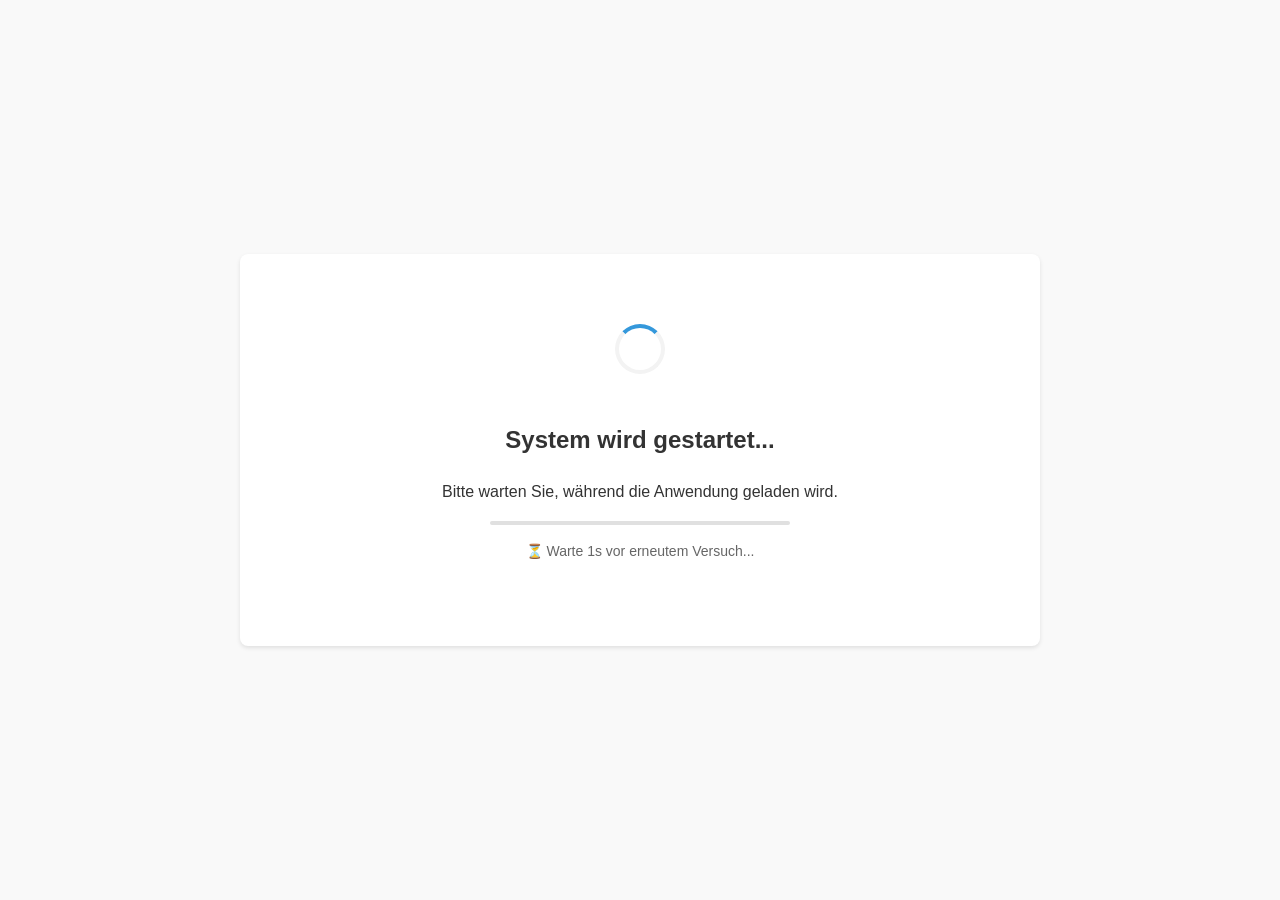
==== commit 294d2f7e: "Add initial application loader and fallback documentation - Created index.html for the application l" ====
--- a/app-drawer/index.html
+++ b/app-drawer/index.html
@@ -1,144 +1,55 @@
 <!DOCTYPE html>
-<html lang="en">
+<html lang="de">
 <head>
     <meta charset="UTF-8">
     <meta name="viewport" content="width=device-width, initial-scale=1.0">
-    <title>LAVU-OOE App Drawer</title>
-    <link rel="stylesheet" href="assets/css/style.css">
+    <meta name="apple-mobile-web-app-title" content="MyLAVU" />
+
+    <link rel="icon" href="assets/icons/favicon.ico" sizes="any" />
+    <link rel="icon" type="image/png" href="assets/icons/favicon-96x96.png?v=071177" sizes="96x96" />
+    <link rel="icon" type="image/svg+xml" href="assets/icons/icon.svg" />
+    <link rel="icon" type="image/svg+xml" href="assets/icons/favicon.svg?v=071177" />
+    <link rel="shortcut icon" href="assets/icons/favicon.ico?v=071177" />
+    <link rel="apple-touch-icon" sizes="180x180" href="assets/icons/apple-touch-icon.png?v=071177" />
+    <link rel="manifest" href="assets/icons/site.webmanifest?v=071177" />
+    <link rel="stylesheet" href="assets/css/styles.css">
+    <title>LAVU-OÖ - Wird geladen...</title>
 </head>
 <body>
-    <header>
-        <div class="header-container">
-            <div class="header-brand">
-                <h1>
-                    <svg width="28" height="28" viewBox="0 0 24 24" fill="none" xmlns="http://www.w3.org/2000/svg" style="color: var(--primary-color);"><path d="M4 4h16v3H4V4zm0 6h7v10H4V10zm9 0h7v4h-7v-4zm0 6h7v4h-7v-4z" fill="currentColor"/></svg>
-                    LAVU-OOE App Drawer
-                </h1>
-                <p id="txtSubheading">Central software infrastructure & digital logistics tools</p>
-                <div class="lavu-meta-row">
-                    <div class="lavu-pillars">
-                        <span class="pillar-badge pillar-nachhaltig" id="badgeP1">Sustainable</span>
-                        <span class="pillar-badge pillar-innovativ" id="badgeP2">Innovative</span>
-                        <span class="pillar-badge pillar-kommunal" id="badgeP3">Municipal</span>
-                    </div>
-                    
-                    <button class="btn-info-toggle" id="btnInfoToggle" onclick="toggleStatsDashboard()" title="Show/Hide LAVU Infos">
-                        <span class="info-circle-icon">i</span>
-                        <span id="lblInfoBtnText">Info</span>
-                    </button>
-                </div>
+    <div class="container">
+        <!-- Loader -->
+        <div id="loader" class="loader">
+            <div class="spinner"></div>
+            <h2>System wird gestartet...</h2>
+            <p>Bitte warten Sie, während die Anwendung geladen wird.</p>
+            <div class="progress-bar">
+                <div class="progress"></div>
             </div>
-            
-            <div class="header-actions">
-                <div class="lang-switcher">
-                    <button class="lang-btn active" id="btnLangEn" onclick="switchLanguage('en')">EN</button>
-                    <button class="lang-btn" id="btnLangDe" onclick="switchLanguage('de')">DE</button>
-                </div>
-                
-                <button class="btn-add-app" id="btnAddApp" onclick="openModal()">
-                    <svg width="16" height="16" viewBox="0 0 16 16" fill="none" xmlns="http://www.w3.org/2000/svg" style="stroke: currentColor; stroke-width: 2.5; stroke-linecap: round;"><path d="M8 3v10M3 8h10"/></svg>
-                    <span>Add App</span>
-                </button>
+            <p class="status-text" id="status-text">Verbindung wird hergestellt...</p>
+            <p class="retry-count" id="retry-count"></p>
+        </div>
+
+        <!-- Fallback -->
+        <div id="readme-fallback" class="hidden">
+            <h1>ℹ️ Dokumentation (Offline-Modus)</h1>
+            <div class="error-message">
+                <strong>⚠️ Die Hauptanwendung konnte nicht geladen werden.</strong><br>
+                Dies kann folgende Gründe haben:
+                <ul style="margin: 10px 0 0 20px;">
+                    <li>Die Anwendung wurde noch nicht installiert</li>
+                    <li>Die Server-Kommunikation ist unterbrochen</li>
+                    <li>Die Datei <code>app/index.html</code> ist nicht vorhanden</li>
+                </ul>
+            </div>
+            <p>Nachfolgend finden Sie die System-Dokumentation als Fallback:</p>
+            <hr>
+            <pre id="readme-content">Lade Dokumentation...</pre>
+            <div style="margin-top: 20px; text-align: center;">
+                <button class="btn" onclick="tryReload()">🔄 Erneut versuchen</button>
+                <button class="btn" style="background: #6c757d;" onclick="window.location.href='/'">🏠 Zur Startseite</button>
             </div>
         </div>
-    </header>
-
-    <section class="lavu-dashboard-stats" id="lavuStatsDashboard">
-        <div class="stat-card">
-            <div class="stat-icon">🌱</div>
-            <div class="stat-info">
-                <p class="stat-value">179</p>
-                <p class="stat-label" id="lblStatAsz">Recycling Centers (ASZ)</p>
-            </div>
-        </div>
-        <div class="stat-card">
-            <div class="stat-icon">🚛</div>
-            <div class="stat-info">
-                <p class="stat-value">> 300k t</p>
-                <p class="stat-label" id="lblStatRec">Waste materials collected annually</p>
-            </div>
-        </div>
-        <div class="stat-card">
-            <div class="stat-icon">👥</div>
-            <div class="stat-info">
-                <p class="stat-value">700+</p>
-                <p class="stat-label" id="lblStatStaff">Dedicated team members</p>
-            </div>
-        </div>
-        <div class="stat-card">
-            <div class="stat-icon">🔄</div>
-            <div class="stat-info">
-                <p class="stat-value">100%</p>
-                <p class="stat-label" id="lblStatCirc">Circular Economy Upper Austria</p>
-            </div>
-        </div>
-    </section>
-
-<div class="section-title" id="txtGridTitle">My Apps</div>
-<main class="app-grid" id="appGrid">
-    <!-- Dynamically loaded via API -->
-</main>
-
-    <!-- App Input Dialog Modal -->
-    <div class="modal" id="appModal">
-        <div class="modal-content">
-            <h2 id="modalTitle">Add App</h2>
-            <form id="appForm" onsubmit="handleFormSubmit(event)">
-                <div class="form-group">
-                    <label for="appName" id="lblAppName">App Name</label>
-                    <input type="text" id="appName" required placeholder="e.g. Label Printing Studio">
-                </div>
-
-                <div class="form-group">
-                    <label for="appUrl" id="lblAppUrl">App URL (Live Version)</label>
-                    <input type="url" id="appUrl" required placeholder="https://lavu-ooe.github.io/...">
-                </div>
-
-                <div class="form-group">
-                    <label for="appDesc" id="lblAppDesc">Description</label>
-                    <textarea id="appDesc" rows="3" placeholder="Short description of the app..."></textarea>
-                </div>
-
-                <!-- Custom Visual Emoji Selection Area -->
-                <div class="form-group">
-                    <label id="lblAppIcon">Choose Icon</label>
-                    <input type="hidden" id="appIcon" value="🚀">
-                    <div class="emoji-grid" id="emojiGrid">
-                        <button type="button" class="emoji-btn active" data-emoji="🚀" onclick="selectEmoji('🚀', this)">🚀</button>
-                        <button type="button" class="emoji-btn" data-emoji="🌱" onclick="selectEmoji('🌱', this)">🌱</button>
-                        <button type="button" class="emoji-btn" data-emoji="🚛" onclick="selectEmoji('🚛', this)">🚛</button>
-                        <button type="button" class="emoji-btn" data-emoji="♻️" onclick="selectEmoji('♻️', this)">♻️</button>
-                        <button type="button" class="emoji-btn" data-emoji="🔄" onclick="selectEmoji('🔄', this)">🔄</button>
-                        <button type="button" class="emoji-btn" data-emoji="🏷️" onclick="selectEmoji('🏷️', this)">🏷️</button>
-                        <button type="button" class="emoji-btn" data-emoji="👥" onclick="selectEmoji('👥', this)">👥</button>
-                        <button type="button" class="emoji-btn" data-emoji="📱" onclick="selectEmoji('📱', this)">📱</button>
-                        <button type="button" class="emoji-btn" data-emoji="💻" onclick="selectEmoji('💻', this)">💻</button>
-                        <button type="button" class="emoji-btn" data-emoji="📦" onclick="selectEmoji('📦', this)">📦</button>
-                        <button type="button" class="emoji-btn" data-emoji="📊" onclick="selectEmoji('📊', this)">📊</button>
-                        <button type="button" class="emoji-btn" data-emoji="🛠️" onclick="selectEmoji('🛠️', this)">🛠️</button>
-                    </div>
-                </div>
-
-                <div class="modal-buttons">
-                    <button type="button" class="btn-cancel" id="btnCancel" onclick="closeModal()">Cancel</button>
-                    <button type="submit" class="btn-submit" id="submitBtn">Save</button>
-                </div>
-            </form>
-        </div>
     </div>
-
-    <!-- Footer -->
-    <div class="ftr" style="display: flex; justify-content: center; align-items: center; gap: 6px; flex-wrap: wrap;">
-        Built with <span style="color: #e74c3c;">♥</span> by Karli
-        <span style="color: #cbd5e1;">|</span>
-        <a href="https://github.com/7pub" target="_blank" style="display: inline-flex; align-items: center; gap: 5px; color: inherit; text-decoration: none; transition: color 0.2s;">
-            <svg width="14" height="14" viewBox="0 0 24 24" fill="none" stroke="currentColor" stroke-width="2" stroke-linecap="round" stroke-linejoin="round" style="display: block;">
-                <path d="M9 19c-5 1.5-5-2.5-7-3m14 6v-3.87a3.37 3.37 0 0 0-.94-2.61c3.14-.35 6.44-1.54 6.44-7A5.44 5.44 0 0 0 20 4.77 5.07 5.07 0 0 0 19.91 1S18.73.65 16 2.48a13.38 13.38 0 0 0-7 0C6.27.65 5.09 1 5.09 1A5.07 5.07 0 0 0 5 4.77a5.44 5.44 0 0 0-1.5 3.78c0 5.42 3.3 6.61 6.44 7A3.37 3.37 0 0 0 9 18.13V22">
-                </path>
-            </svg>
-        </a>
-    </div>
-
     <script src="assets/js/script.js"></script>
 </body>
 </html>
--- a/app-drawer/assets/css/styles.css
+++ b/app-drawer/assets/css/styles.css
@@ -0,0 +1,101 @@
+* { box-sizing: border-box; }
+body { 
+    font-family: -apple-system, BlinkMacSystemFont, "Segoe UI", Roboto, sans-serif; 
+    line-height: 1.6; 
+    margin: 0; 
+    padding: 20px; 
+    background-color: #f9f9f9; 
+    color: #333; 
+    min-height: 100vh;
+    display: flex;
+    align-items: center;
+    justify-content: center;
+}
+.container { 
+    max-width: 800px; 
+    margin: 40px auto; 
+    background: white; 
+    padding: 30px; 
+    border-radius: 8px; 
+    box-shadow: 0 2px 4px rgba(0, 0, 0, 0.1); 
+    width: 100%;
+}
+.loader { 
+    text-align: center; 
+    padding: 40px 20px;
+}
+.loader .spinner {
+    display: inline-block;
+    width: 50px;
+    height: 50px;
+    border: 4px solid #f3f3f3;
+    border-top: 4px solid #3498db;
+    border-radius: 50%;
+    animation: spin 1s linear infinite;
+    margin-bottom: 20px;
+}
+@keyframes spin {
+    0% { transform: rotate(0deg); }
+    100% { transform: rotate(360deg); }
+}
+.loader .progress-bar {
+    width: 100%;
+    max-width: 300px;
+    height: 4px;
+    background: #e0e0e0;
+    border-radius: 2px;
+    margin: 15px auto;
+    overflow: hidden;
+}
+.loader .progress-bar .progress {
+    height: 100%;
+    background: #3498db;
+    width: 0%;
+    animation: progress 3s ease-in-out infinite;
+}
+@keyframes progress {
+    0% { width: 0%; }
+    50% { width: 70%; }
+    100% { width: 100%; }
+}
+pre { 
+    background: #f4f4f4; 
+    padding: 15px; 
+    border-radius: 5px; 
+    overflow-x: auto; 
+    white-space: pre-wrap; 
+    word-wrap: break-word;
+    max-height: 500px;
+    overflow-y: auto;
+}
+.hidden { display: none !important; }
+.error-message {
+    background: #fff3cd;
+    border: 1px solid #ffc107;
+    color: #856404;
+    padding: 15px;
+    border-radius: 5px;
+    margin-bottom: 20px;
+}
+.btn {
+    display: inline-block;
+    padding: 10px 20px;
+    background: #3498db;
+    color: white;
+    text-decoration: none;
+    border-radius: 5px;
+    border: none;
+    cursor: pointer;
+    font-size: 16px;
+}
+.btn:hover {
+    background: #2980b9;
+}
+.status-text {
+    color: #666;
+    font-size: 14px;
+}
+.retry-count {
+    color: #999;
+    font-size: 12px;
+}
